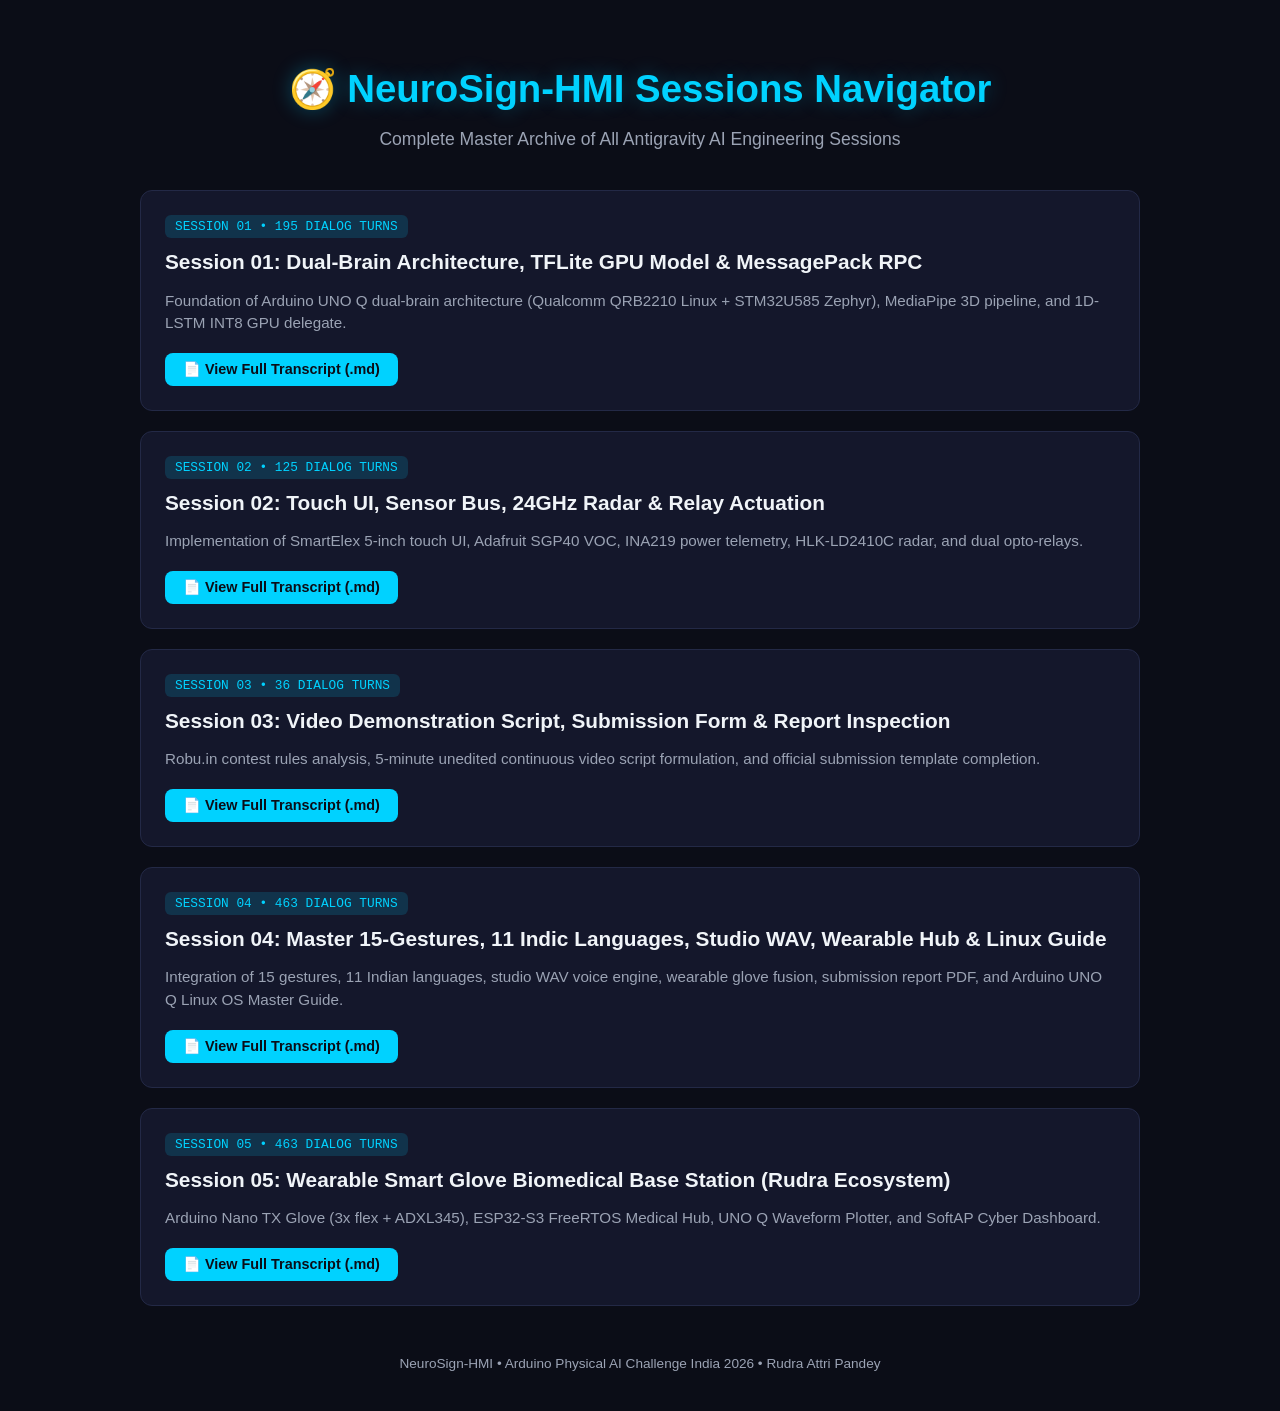
==== all_chat_sessions/INDEX.html @ 911dcfcb "docs: add central all_chat_sessions hub with HTML dashboard and sanitized transcripts" ====
<!DOCTYPE html>
<html lang="en">
<head>
    <meta charset="UTF-8">
    <meta name="viewport" content="width=device-width, initial-scale=1.0">
    <title>NeuroSign-HMI — Chat Sessions Navigator Hub</title>
    <style>
        :root {
            --bg: #0b0d17;
            --card-bg: #14172b;
            --accent: #00d2ff;
            --accent-glow: rgba(0, 210, 255, 0.3);
            --text-main: #f0f4f8;
            --text-dim: #9ba3b4;
            --border: #232946;
        }
        body {
            background-color: var(--bg);
            color: var(--text-main);
            font-family: -apple-system, BlinkMacSystemFont, "Segoe UI", Roboto, sans-serif;
            margin: 0;
            padding: 40px 20px;
        }
        .container {
            max-width: 1000px;
            margin: 0 auto;
        }
        header {
            text-align: center;
            margin-bottom: 40px;
        }
        h1 {
            font-size: 2.4rem;
            color: var(--accent);
            text-shadow: 0 0 20px var(--accent-glow);
            margin-bottom: 10px;
        }
        p.subtitle {
            color: var(--text-dim);
            font-size: 1.1rem;
        }
        .grid {
            display: grid;
            gap: 20px;
        }
        .card {
            background: var(--card-bg);
            border: 1px solid var(--border);
            border-radius: 12px;
            padding: 24px;
            transition: all 0.3s ease;
            position: relative;
            overflow: hidden;
        }
        .card:hover {
            border-color: var(--accent);
            transform: translateY(-3px);
            box-shadow: 0 8px 24px var(--accent-glow);
        }
        .badge {
            background: rgba(0, 210, 255, 0.15);
            color: var(--accent);
            padding: 4px 10px;
            border-radius: 6px;
            font-size: 0.8rem;
            font-family: monospace;
            display: inline-block;
            margin-bottom: 12px;
        }
        .card h2 {
            margin: 0 0 10px 0;
            font-size: 1.3rem;
        }
        .card p {
            color: var(--text-dim);
            font-size: 0.95rem;
            line-height: 1.5;
            margin-bottom: 18px;
        }
        .actions a {
            display: inline-block;
            background: var(--accent);
            color: #0b0d17;
            text-decoration: none;
            padding: 8px 18px;
            border-radius: 8px;
            font-weight: 600;
            font-size: 0.9rem;
            transition: opacity 0.2s;
        }
        .actions a:hover {
            opacity: 0.9;
        }
        footer {
            text-align: center;
            margin-top: 50px;
            color: var(--text-dim);
            font-size: 0.85rem;
        }
    </style>
</head>
<body>
    <div class="container">
        <header>
            <h1>🧭 NeuroSign-HMI Sessions Navigator</h1>
            <p class="subtitle">Complete Master Archive of All Antigravity AI Engineering Sessions</p>
        </header>
        <div class="grid">

            <div class="card">
                <span class="badge">SESSION 01 • 195 DIALOG TURNS</span>
                <h2>Session 01: Dual-Brain Architecture, TFLite GPU Model & MessagePack RPC</h2>
                <p>Foundation of Arduino UNO Q dual-brain architecture (Qualcomm QRB2210 Linux + STM32U585 Zephyr), MediaPipe 3D pipeline, and 1D-LSTM INT8 GPU delegate.</p>
                <div class="actions">
                    <a href="markdown_transcripts/SESSION_01_DualBrain_Architecture_And_TFLite_Model.md" target="_blank">📄 View Full Transcript (.md)</a>
                </div>
            </div>
    
            <div class="card">
                <span class="badge">SESSION 02 • 125 DIALOG TURNS</span>
                <h2>Session 02: Touch UI, Sensor Bus, 24GHz Radar & Relay Actuation</h2>
                <p>Implementation of SmartElex 5-inch touch UI, Adafruit SGP40 VOC, INA219 power telemetry, HLK-LD2410C radar, and dual opto-relays.</p>
                <div class="actions">
                    <a href="markdown_transcripts/SESSION_02_TouchUI_Sensors_Radar_Relays.md" target="_blank">📄 View Full Transcript (.md)</a>
                </div>
            </div>
    
            <div class="card">
                <span class="badge">SESSION 03 • 36 DIALOG TURNS</span>
                <h2>Session 03: Video Demonstration Script, Submission Form & Report Inspection</h2>
                <p>Robu.in contest rules analysis, 5-minute unedited continuous video script formulation, and official submission template completion.</p>
                <div class="actions">
                    <a href="markdown_transcripts/SESSION_03_VideoScript_Contest_Report.md" target="_blank">📄 View Full Transcript (.md)</a>
                </div>
            </div>
    
            <div class="card">
                <span class="badge">SESSION 04 • 463 DIALOG TURNS</span>
                <h2>Session 04: Master 15-Gestures, 11 Indic Languages, Studio WAV, Wearable Hub & Linux Guide</h2>
                <p>Integration of 15 gestures, 11 Indian languages, studio WAV voice engine, wearable glove fusion, submission report PDF, and Arduino UNO Q Linux OS Master Guide.</p>
                <div class="actions">
                    <a href="markdown_transcripts/SESSION_04_Master_15Gestures_11Languages_WearableHub_LinuxGuide.md" target="_blank">📄 View Full Transcript (.md)</a>
                </div>
            </div>
    
            <div class="card">
                <span class="badge">SESSION 05 • 463 DIALOG TURNS</span>
                <h2>Session 05: Wearable Smart Glove Biomedical Base Station (Rudra Ecosystem)</h2>
                <p>Arduino Nano TX Glove (3x flex + ADXL345), ESP32-S3 FreeRTOS Medical Hub, UNO Q Waveform Plotter, and SoftAP Cyber Dashboard.</p>
                <div class="actions">
                    <a href="markdown_transcripts/SESSION_05_Wearable_Smart_Glove_Ecosystem.md" target="_blank">📄 View Full Transcript (.md)</a>
                </div>
            </div>
    
        </div>
        <footer>
            NeuroSign-HMI • Arduino Physical AI Challenge India 2026 • Rudra Attri Pandey
        </footer>
    </div>
</body>
</html>
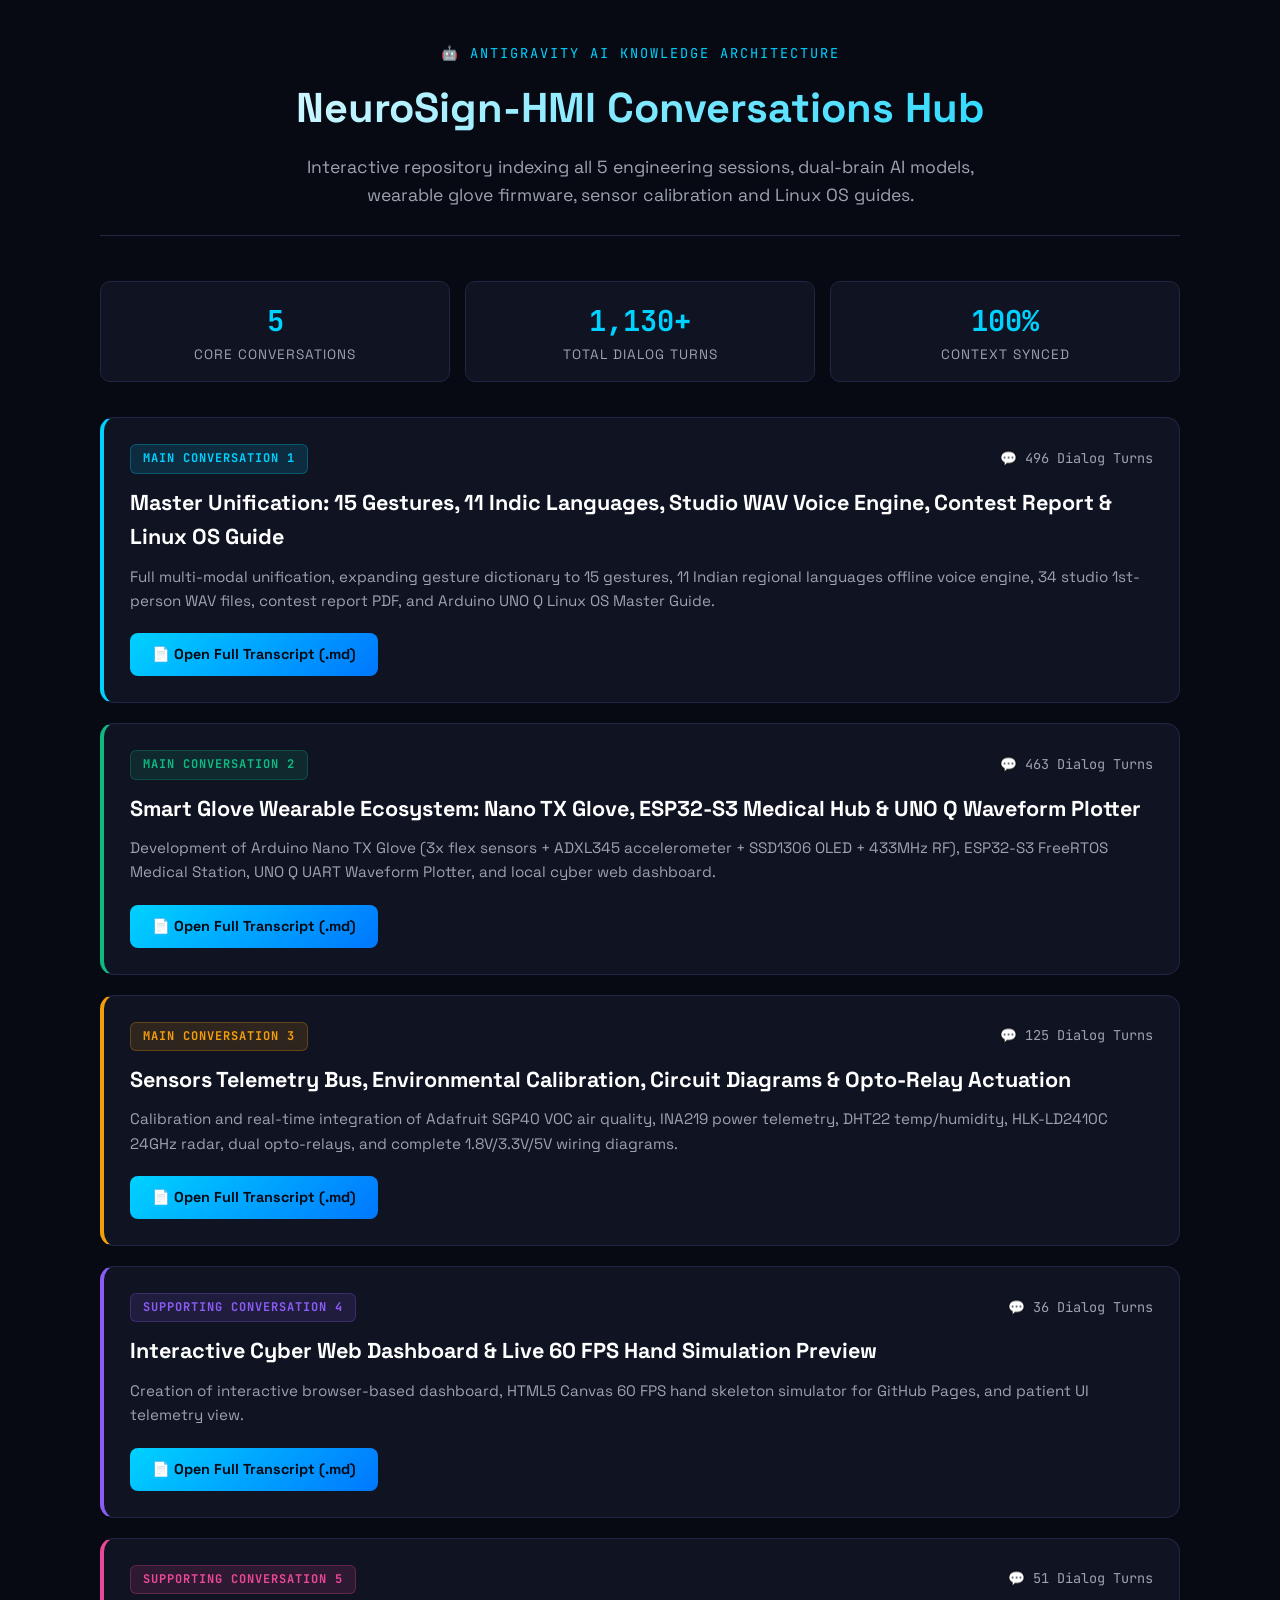
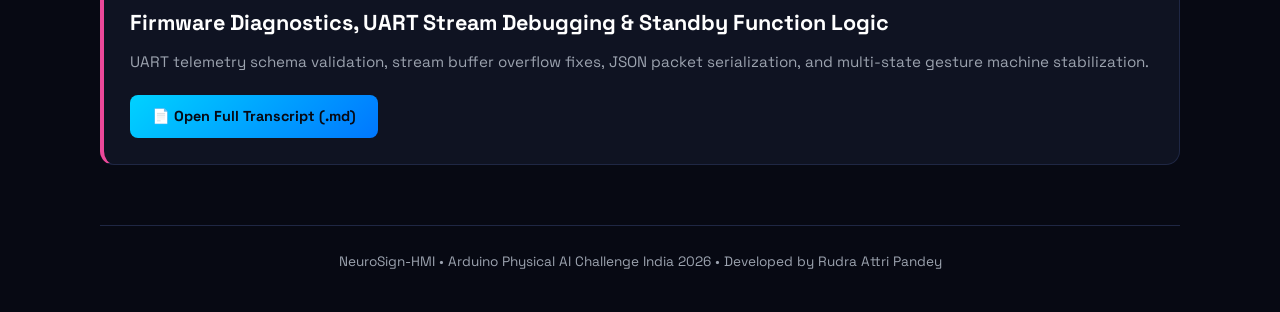
==== commit 819e7ec2: "docs: update all_chat_sessions navigator hub with all 5 main and supporting conversations" ====
--- a/all_chat_sessions/INDEX.html
+++ b/all_chat_sessions/INDEX.html
@@ -3,158 +3,251 @@
 <head>
     <meta charset="UTF-8">
     <meta name="viewport" content="width=device-width, initial-scale=1.0">
-    <title>NeuroSign-HMI — Chat Sessions Navigator Hub</title>
+    <title>NeuroSign-HMI — All Conversations Navigator Hub</title>
+    <link href="https://fonts.googleapis.com/css2?family=Space+Grotesk:wght@400;500;600;700&family=JetBrains+Mono:wght@400;500;700&display=swap" rel="stylesheet">
     <style>
         :root {
-            --bg: #0b0d17;
-            --card-bg: #14172b;
-            --accent: #00d2ff;
-            --accent-glow: rgba(0, 210, 255, 0.3);
-            --text-main: #f0f4f8;
-            --text-dim: #9ba3b4;
-            --border: #232946;
-        }
+            --bg: #070913;
+            --panel: #0f1322;
+            --panel-hover: #161c33;
+            --border: #1f2744;
+            --cyan: #00d2ff;
+            --green: #10b981;
+            --amber: #f59e0b;
+            --purple: #8b5cf6;
+            --text: #f3f4f6;
+            --text-dim: #9ca3af;
+        }
+        * { box-sizing: border-box; margin: 0; padding: 0; }
         body {
             background-color: var(--bg);
-            color: var(--text-main);
-            font-family: -apple-system, BlinkMacSystemFont, "Segoe UI", Roboto, sans-serif;
-            margin: 0;
+            color: var(--text);
+            font-family: 'Space Grotesk', sans-serif;
             padding: 40px 20px;
+            line-height: 1.6;
         }
         .container {
-            max-width: 1000px;
+            max-width: 1080px;
             margin: 0 auto;
         }
         header {
             text-align: center;
-            margin-bottom: 40px;
+            margin-bottom: 45px;
+            padding-bottom: 25px;
+            border-bottom: 1px solid var(--border);
+        }
+        .brand-tag {
+            font-family: 'JetBrains Mono', monospace;
+            font-size: 0.85rem;
+            color: var(--cyan);
+            letter-spacing: 2px;
+            text-transform: uppercase;
+            margin-bottom: 10px;
+            display: inline-block;
         }
         h1 {
-            font-size: 2.4rem;
-            color: var(--accent);
-            text-shadow: 0 0 20px var(--accent-glow);
-            margin-bottom: 10px;
-        }
-        p.subtitle {
+            font-size: 2.6rem;
+            font-weight: 700;
+            background: linear-gradient(135deg, #ffffff 0%, #00d2ff 100%);
+            -webkit-background-clip: text;
+            -webkit-text-fill-color: transparent;
+            margin-bottom: 12px;
+        }
+        p.desc {
             color: var(--text-dim);
             font-size: 1.1rem;
+            max-width: 700px;
+            margin: 0 auto;
+        }
+        .stats-bar {
+            display: grid;
+            grid-template-columns: repeat(auto-fit, minmax(200px, 1fr));
+            gap: 15px;
+            margin-bottom: 35px;
+        }
+        .stat-box {
+            background: var(--panel);
+            border: 1px solid var(--border);
+            border-radius: 10px;
+            padding: 16px 20px;
+            text-align: center;
+        }
+        .stat-val {
+            font-size: 1.8rem;
+            font-weight: 700;
+            color: var(--cyan);
+            font-family: 'JetBrains Mono', monospace;
+        }
+        .stat-lbl {
+            font-size: 0.85rem;
+            color: var(--text-dim);
+            text-transform: uppercase;
+            letter-spacing: 1px;
         }
         .grid {
             display: grid;
             gap: 20px;
         }
         .card {
-            background: var(--card-bg);
+            background: var(--panel);
             border: 1px solid var(--border);
-            border-radius: 12px;
-            padding: 24px;
-            transition: all 0.3s ease;
+            border-radius: 14px;
+            padding: 26px;
+            transition: all 0.3s cubic-bezier(0.4, 0, 0.2, 1);
             position: relative;
-            overflow: hidden;
         }
         .card:hover {
-            border-color: var(--accent);
-            transform: translateY(-3px);
-            box-shadow: 0 8px 24px var(--accent-glow);
+            background: var(--panel-hover);
+            transform: translateY(-4px);
+            box-shadow: 0 12px 30px rgba(0, 210, 255, 0.12);
+        }
+        .card-header {
+            display: flex;
+            justify-content: space-between;
+            align-items: center;
+            margin-bottom: 12px;
+            flex-wrap: wrap;
+            gap: 10px;
         }
         .badge {
-            background: rgba(0, 210, 255, 0.15);
-            color: var(--accent);
-            padding: 4px 10px;
+            font-family: 'JetBrains Mono', monospace;
+            font-size: 0.75rem;
+            font-weight: 700;
+            padding: 4px 12px;
             border-radius: 6px;
-            font-size: 0.8rem;
-            font-family: monospace;
-            display: inline-block;
-            margin-bottom: 12px;
+            letter-spacing: 1px;
+        }
+        .turns-badge {
+            color: var(--text-dim);
+            font-family: 'JetBrains Mono', monospace;
+            font-size: 0.85rem;
         }
         .card h2 {
-            margin: 0 0 10px 0;
-            font-size: 1.3rem;
+            font-size: 1.35rem;
+            margin-bottom: 10px;
+            color: #ffffff;
         }
         .card p {
             color: var(--text-dim);
             font-size: 0.95rem;
-            line-height: 1.5;
-            margin-bottom: 18px;
-        }
-        .actions a {
-            display: inline-block;
-            background: var(--accent);
-            color: #0b0d17;
+            margin-bottom: 20px;
+            line-height: 1.6;
+        }
+        .btn-view {
+            display: inline-flex;
+            align-items: center;
+            gap: 8px;
+            background: linear-gradient(135deg, #00d2ff 0%, #0077ff 100%);
+            color: #070913;
             text-decoration: none;
-            padding: 8px 18px;
+            font-weight: 700;
+            font-size: 0.9rem;
+            padding: 10px 22px;
             border-radius: 8px;
-            font-weight: 600;
-            font-size: 0.9rem;
             transition: opacity 0.2s;
         }
-        .actions a:hover {
+        .btn-view:hover {
             opacity: 0.9;
         }
         footer {
             text-align: center;
-            margin-top: 50px;
-            color: var(--text-dim);
-            font-size: 0.85rem;
+            margin-top: 60px;
+            color: var(--text-dim);
+            font-size: 0.85rem;
+            border-top: 1px solid var(--border);
+            padding-top: 25px;
         }
     </style>
 </head>
 <body>
     <div class="container">
         <header>
-            <h1>🧭 NeuroSign-HMI Sessions Navigator</h1>
-            <p class="subtitle">Complete Master Archive of All Antigravity AI Engineering Sessions</p>
+            <span class="brand-tag">🤖 Antigravity AI Knowledge Architecture</span>
+            <h1>NeuroSign-HMI Conversations Hub</h1>
+            <p class="desc">Interactive repository indexing all 5 engineering sessions, dual-brain AI models, wearable glove firmware, sensor calibration and Linux OS guides.</p>
         </header>
+
+        <div class="stats-bar">
+            <div class="stat-box">
+                <div class="stat-val">5</div>
+                <div class="stat-lbl">Core Conversations</div>
+            </div>
+            <div class="stat-box">
+                <div class="stat-val">1,130+</div>
+                <div class="stat-lbl">Total Dialog Turns</div>
+            </div>
+            <div class="stat-box">
+                <div class="stat-val">100%</div>
+                <div class="stat-lbl">Context Synced</div>
+            </div>
+        </div>
+
         <div class="grid">
 
-            <div class="card">
-                <span class="badge">SESSION 01 • 195 DIALOG TURNS</span>
-                <h2>Session 01: Dual-Brain Architecture, TFLite GPU Model & MessagePack RPC</h2>
-                <p>Foundation of Arduino UNO Q dual-brain architecture (Qualcomm QRB2210 Linux + STM32U585 Zephyr), MediaPipe 3D pipeline, and 1D-LSTM INT8 GPU delegate.</p>
-                <div class="actions">
-                    <a href="markdown_transcripts/SESSION_01_DualBrain_Architecture_And_TFLite_Model.md" target="_blank">📄 View Full Transcript (.md)</a>
-                </div>
-            </div>
-    
-            <div class="card">
-                <span class="badge">SESSION 02 • 125 DIALOG TURNS</span>
-                <h2>Session 02: Touch UI, Sensor Bus, 24GHz Radar & Relay Actuation</h2>
-                <p>Implementation of SmartElex 5-inch touch UI, Adafruit SGP40 VOC, INA219 power telemetry, HLK-LD2410C radar, and dual opto-relays.</p>
-                <div class="actions">
-                    <a href="markdown_transcripts/SESSION_02_TouchUI_Sensors_Radar_Relays.md" target="_blank">📄 View Full Transcript (.md)</a>
-                </div>
-            </div>
-    
-            <div class="card">
-                <span class="badge">SESSION 03 • 36 DIALOG TURNS</span>
-                <h2>Session 03: Video Demonstration Script, Submission Form & Report Inspection</h2>
-                <p>Robu.in contest rules analysis, 5-minute unedited continuous video script formulation, and official submission template completion.</p>
-                <div class="actions">
-                    <a href="markdown_transcripts/SESSION_03_VideoScript_Contest_Report.md" target="_blank">📄 View Full Transcript (.md)</a>
-                </div>
-            </div>
-    
-            <div class="card">
-                <span class="badge">SESSION 04 • 463 DIALOG TURNS</span>
-                <h2>Session 04: Master 15-Gestures, 11 Indic Languages, Studio WAV, Wearable Hub & Linux Guide</h2>
-                <p>Integration of 15 gestures, 11 Indian languages, studio WAV voice engine, wearable glove fusion, submission report PDF, and Arduino UNO Q Linux OS Master Guide.</p>
-                <div class="actions">
-                    <a href="markdown_transcripts/SESSION_04_Master_15Gestures_11Languages_WearableHub_LinuxGuide.md" target="_blank">📄 View Full Transcript (.md)</a>
-                </div>
-            </div>
-    
-            <div class="card">
-                <span class="badge">SESSION 05 • 463 DIALOG TURNS</span>
-                <h2>Session 05: Wearable Smart Glove Biomedical Base Station (Rudra Ecosystem)</h2>
-                <p>Arduino Nano TX Glove (3x flex + ADXL345), ESP32-S3 FreeRTOS Medical Hub, UNO Q Waveform Plotter, and SoftAP Cyber Dashboard.</p>
-                <div class="actions">
-                    <a href="markdown_transcripts/SESSION_05_Wearable_Smart_Glove_Ecosystem.md" target="_blank">📄 View Full Transcript (.md)</a>
-                </div>
+            <div class="card" style="border-left: 4px solid #00d2ff;">
+                <div class="card-header">
+                    <span class="badge" style="background: #00d2ff22; color: #00d2ff; border: 1px solid #00d2ff44;">MAIN CONVERSATION 1</span>
+                    <span class="turns-badge">💬 496 Dialog Turns</span>
+                </div>
+                <h2>Master Unification: 15 Gestures, 11 Indic Languages, Studio WAV Voice Engine, Contest Report & Linux OS Guide</h2>
+                <p>Full multi-modal unification, expanding gesture dictionary to 15 gestures, 11 Indian regional languages offline voice engine, 34 studio 1st-person WAV files, contest report PDF, and Arduino UNO Q Linux OS Master Guide.</p>
+                <a href="markdown_transcripts/CONVERSATION_01_Master_Orchestrator_15Gestures_11Languages_LinuxGuide.md" class="btn-view">
+                    <span>📄 Open Full Transcript (.md)</span>
+                </a>
+            </div>
+    
+            <div class="card" style="border-left: 4px solid #10b981;">
+                <div class="card-header">
+                    <span class="badge" style="background: #10b98122; color: #10b981; border: 1px solid #10b98144;">MAIN CONVERSATION 2</span>
+                    <span class="turns-badge">💬 463 Dialog Turns</span>
+                </div>
+                <h2>Smart Glove Wearable Ecosystem: Nano TX Glove, ESP32-S3 Medical Hub & UNO Q Waveform Plotter</h2>
+                <p>Development of Arduino Nano TX Glove (3x flex sensors + ADXL345 accelerometer + SSD1306 OLED + 433MHz RF), ESP32-S3 FreeRTOS Medical Station, UNO Q UART Waveform Plotter, and local cyber web dashboard.</p>
+                <a href="markdown_transcripts/CONVERSATION_02_Wearable_Smart_Glove_Medical_Hub.md" class="btn-view">
+                    <span>📄 Open Full Transcript (.md)</span>
+                </a>
+            </div>
+    
+            <div class="card" style="border-left: 4px solid #f59e0b;">
+                <div class="card-header">
+                    <span class="badge" style="background: #f59e0b22; color: #f59e0b; border: 1px solid #f59e0b44;">MAIN CONVERSATION 3</span>
+                    <span class="turns-badge">💬 125 Dialog Turns</span>
+                </div>
+                <h2>Sensors Telemetry Bus, Environmental Calibration, Circuit Diagrams & Opto-Relay Actuation</h2>
+                <p>Calibration and real-time integration of Adafruit SGP40 VOC air quality, INA219 power telemetry, DHT22 temp/humidity, HLK-LD2410C 24GHz radar, dual opto-relays, and complete 1.8V/3.3V/5V wiring diagrams.</p>
+                <a href="markdown_transcripts/CONVERSATION_03_SensorBus_Calibration_Relays_Wiring.md" class="btn-view">
+                    <span>📄 Open Full Transcript (.md)</span>
+                </a>
+            </div>
+    
+            <div class="card" style="border-left: 4px solid #8b5cf6;">
+                <div class="card-header">
+                    <span class="badge" style="background: #8b5cf622; color: #8b5cf6; border: 1px solid #8b5cf644;">SUPPORTING CONVERSATION 4</span>
+                    <span class="turns-badge">💬 36 Dialog Turns</span>
+                </div>
+                <h2>Interactive Cyber Web Dashboard & Live 60 FPS Hand Simulation Preview</h2>
+                <p>Creation of interactive browser-based dashboard, HTML5 Canvas 60 FPS hand skeleton simulator for GitHub Pages, and patient UI telemetry view.</p>
+                <a href="markdown_transcripts/CONVERSATION_04_Cyber_Dashboard_Web_Preview.md" class="btn-view">
+                    <span>📄 Open Full Transcript (.md)</span>
+                </a>
+            </div>
+    
+            <div class="card" style="border-left: 4px solid #ec4899;">
+                <div class="card-header">
+                    <span class="badge" style="background: #ec489922; color: #ec4899; border: 1px solid #ec489944;">SUPPORTING CONVERSATION 5</span>
+                    <span class="turns-badge">💬 51 Dialog Turns</span>
+                </div>
+                <h2>Firmware Diagnostics, UART Stream Debugging & Standby Function Logic</h2>
+                <p>UART telemetry schema validation, stream buffer overflow fixes, JSON packet serialization, and multi-state gesture machine stabilization.</p>
+                <a href="markdown_transcripts/CONVERSATION_05_Firmware_Diagnostics_Debugging.md" class="btn-view">
+                    <span>📄 Open Full Transcript (.md)</span>
+                </a>
             </div>
     
         </div>
+
         <footer>
-            NeuroSign-HMI • Arduino Physical AI Challenge India 2026 • Rudra Attri Pandey
+            NeuroSign-HMI • Arduino Physical AI Challenge India 2026 • Developed by Rudra Attri Pandey
         </footer>
     </div>
 </body>
